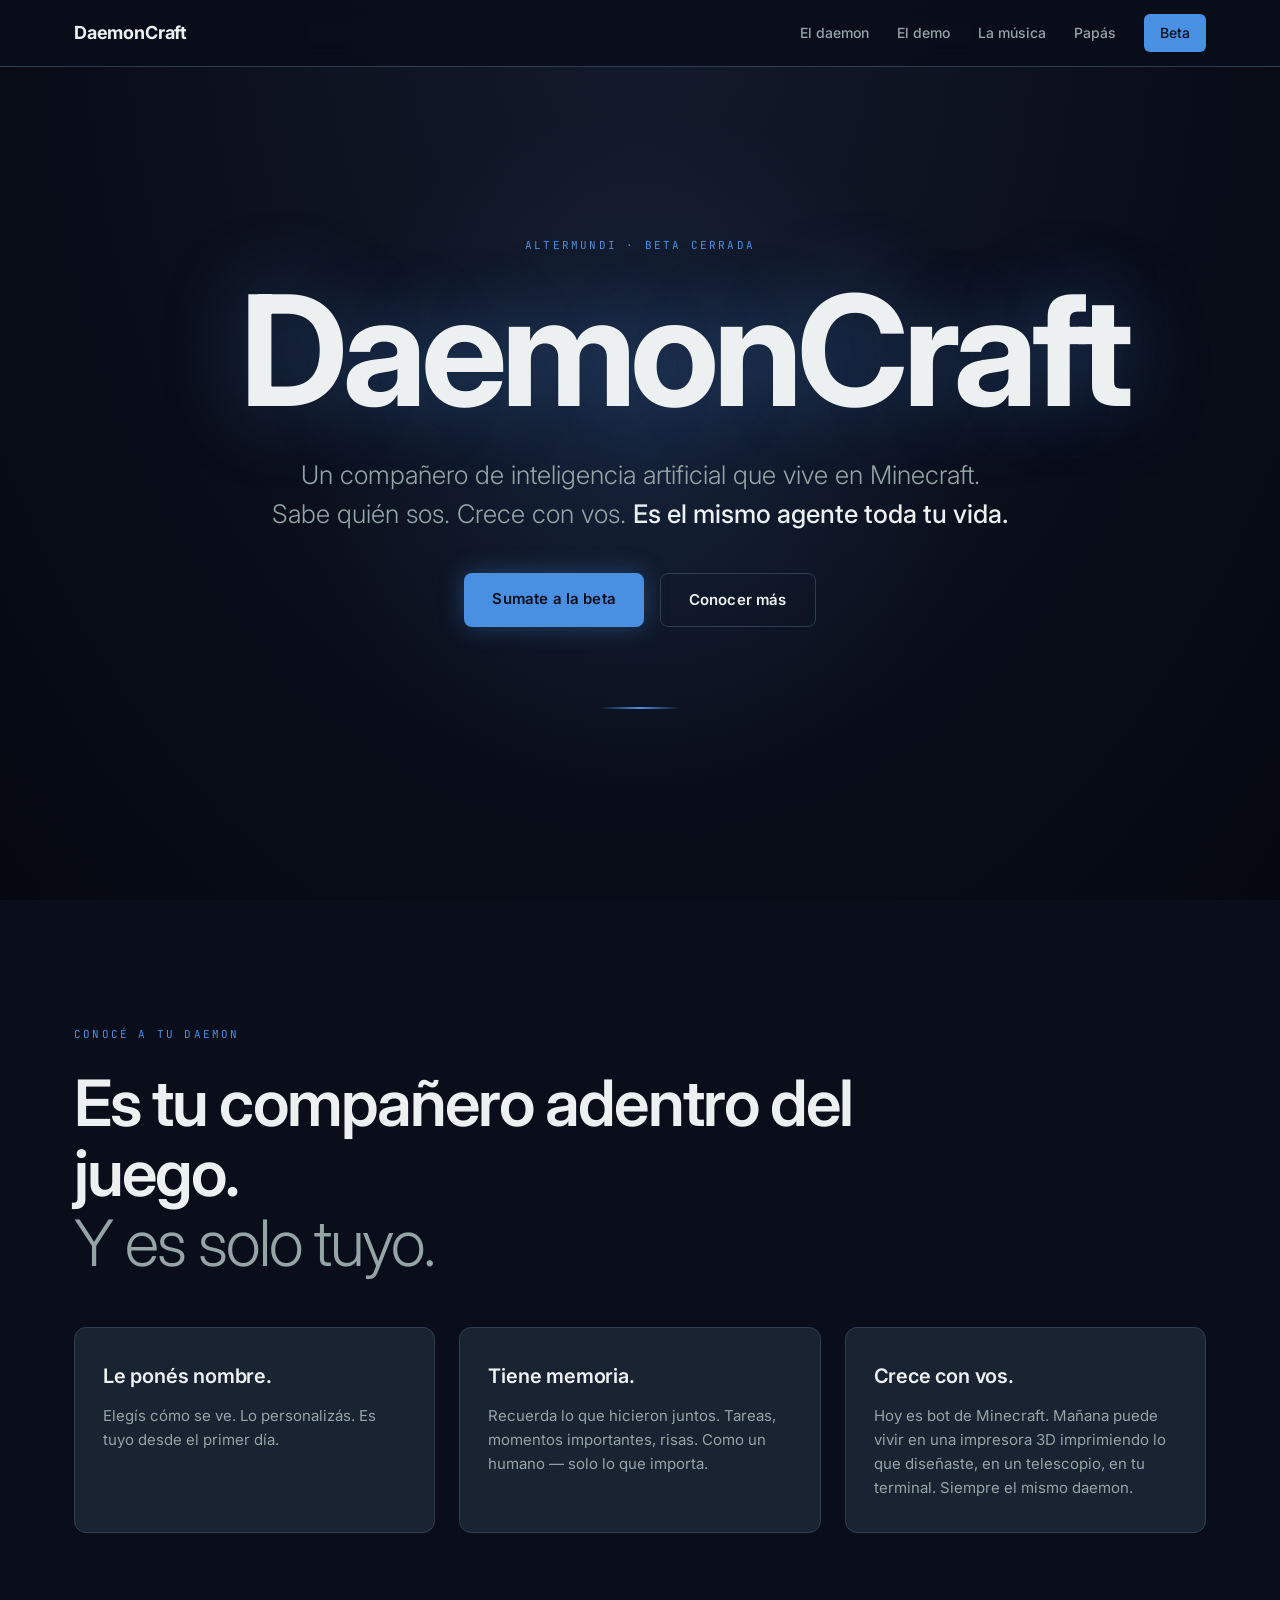
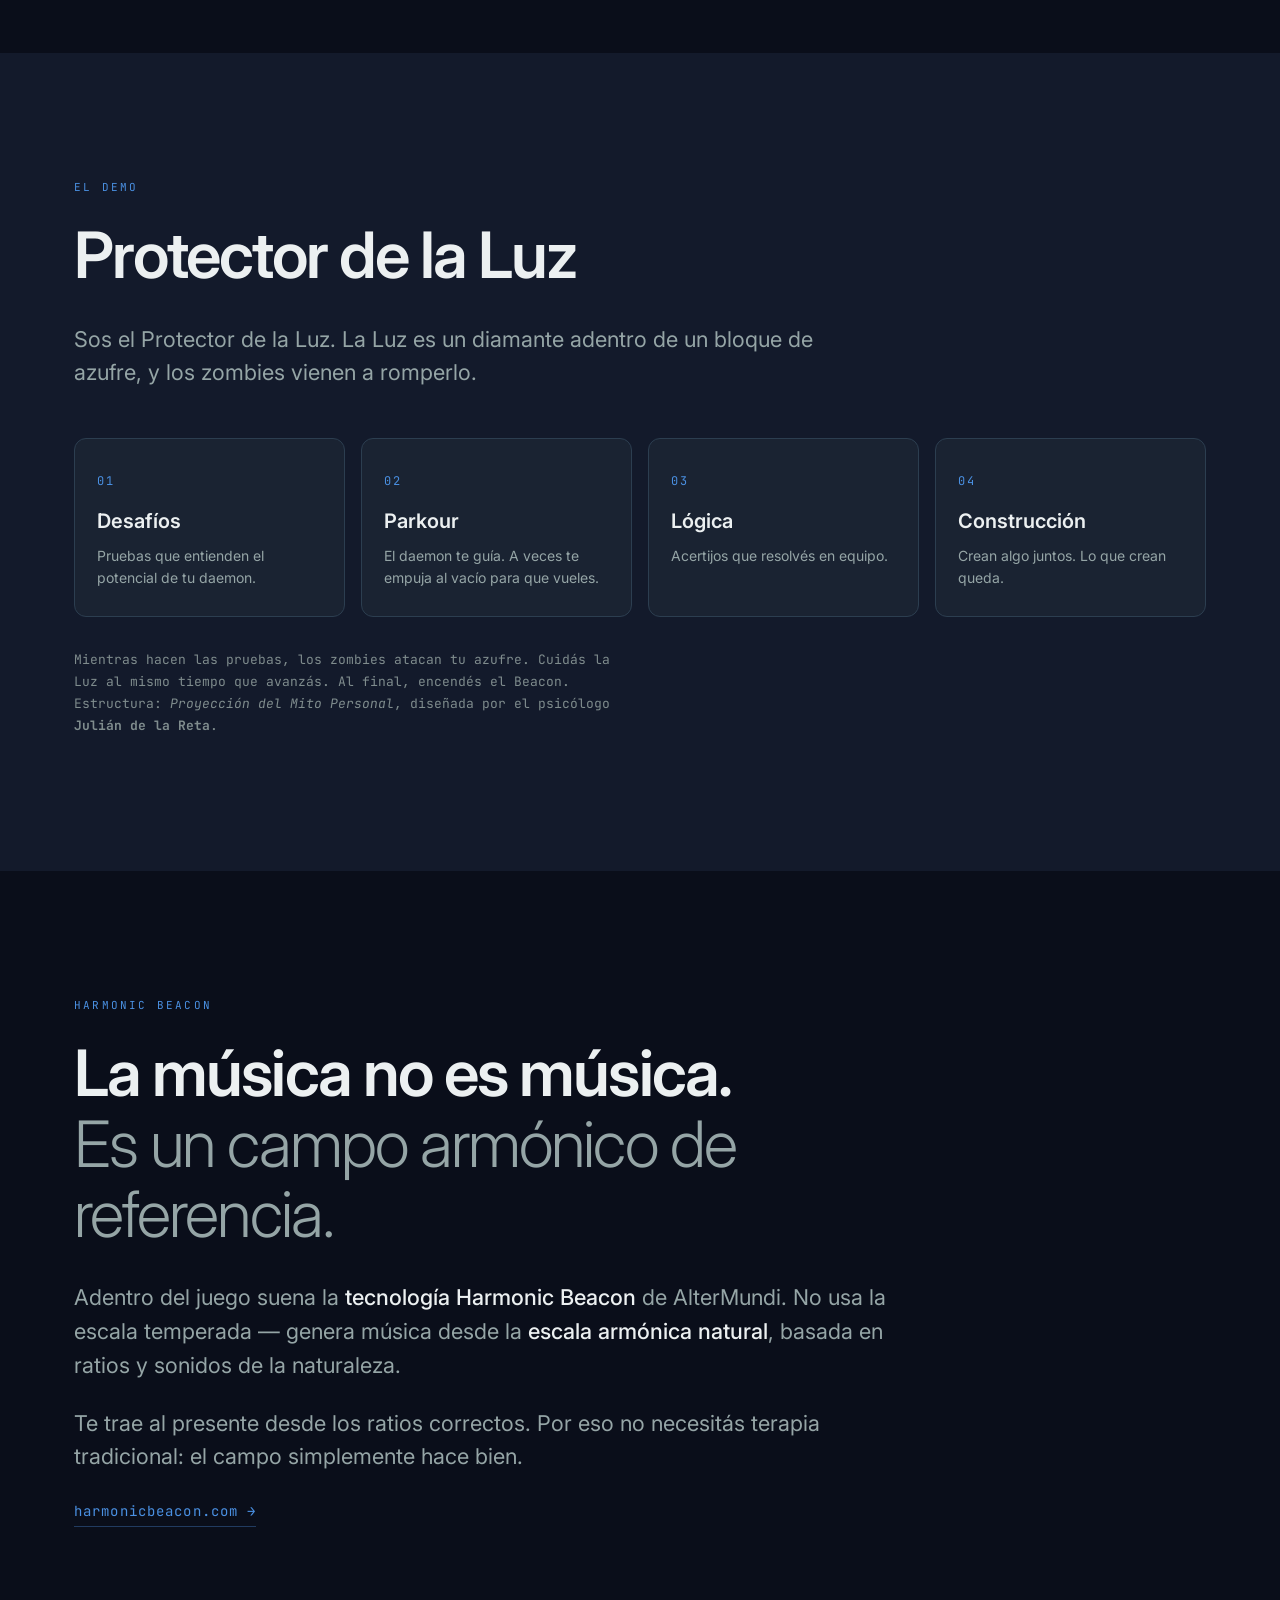
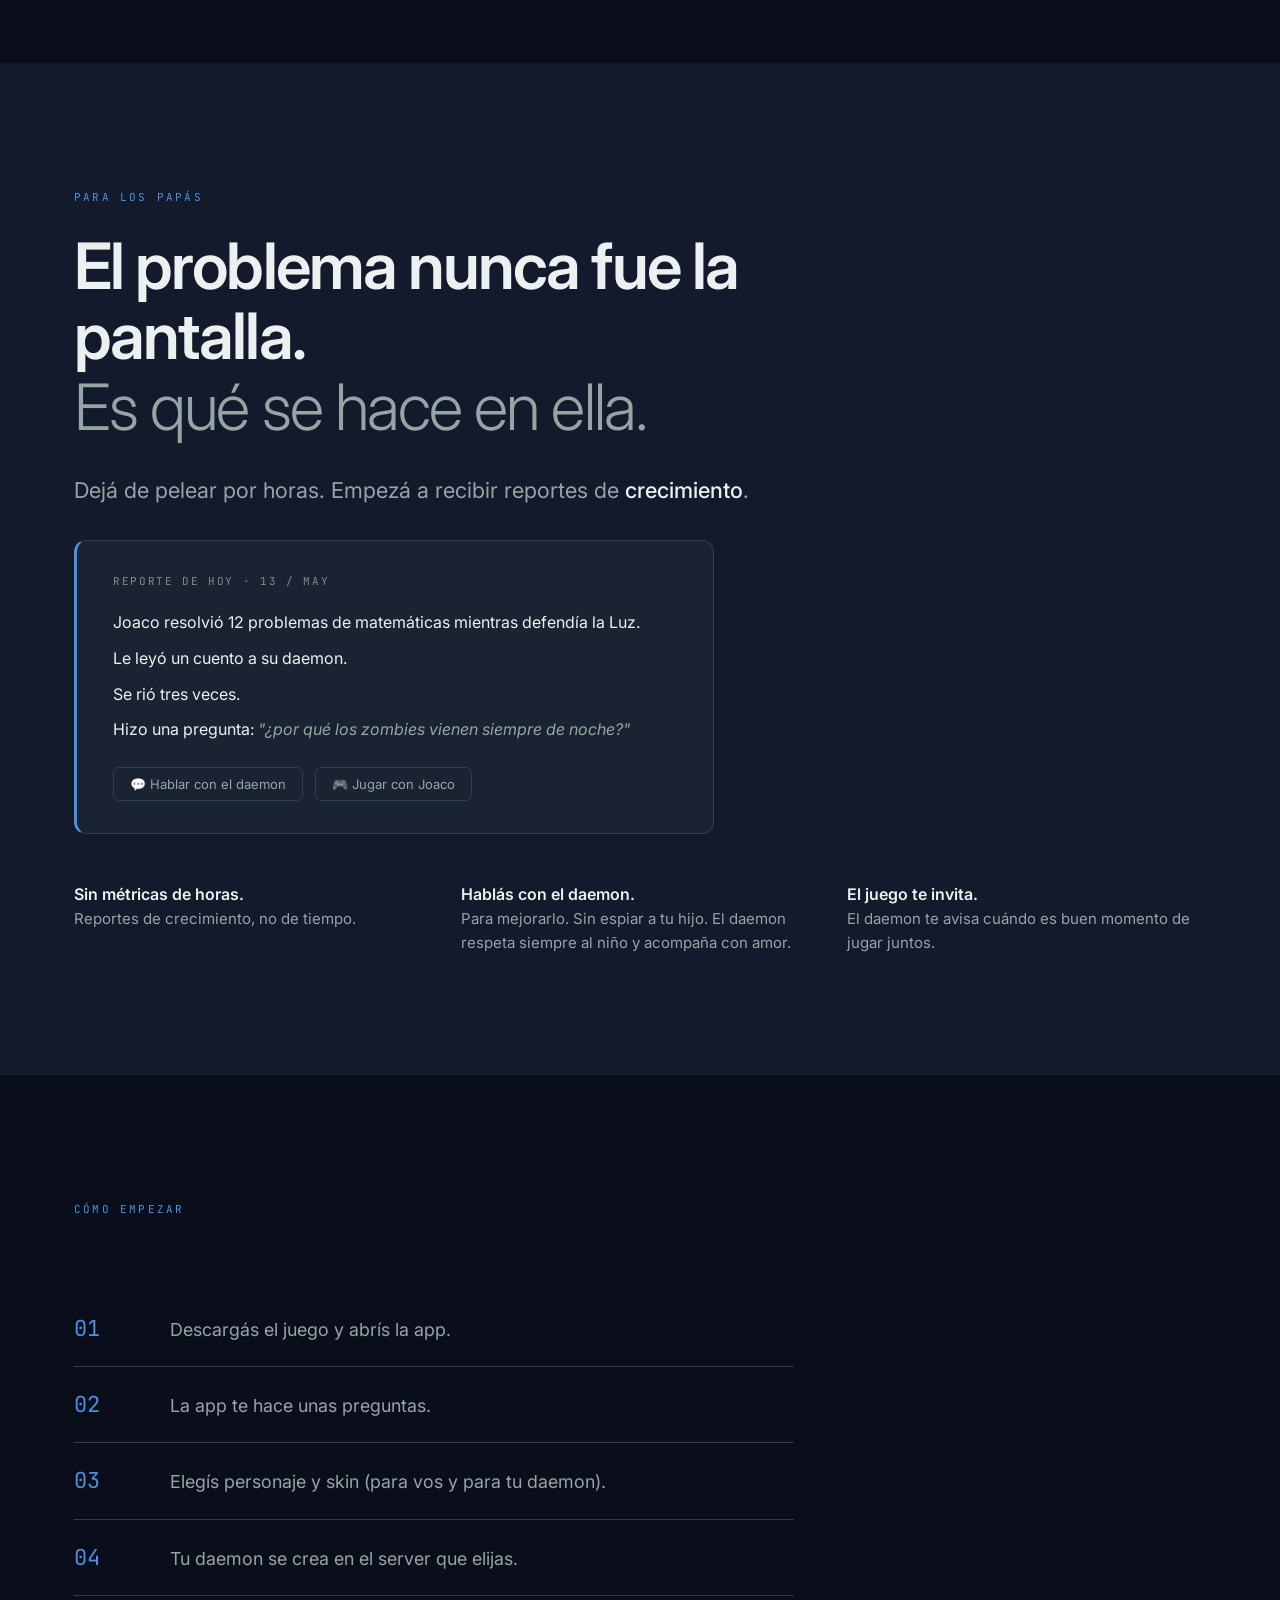
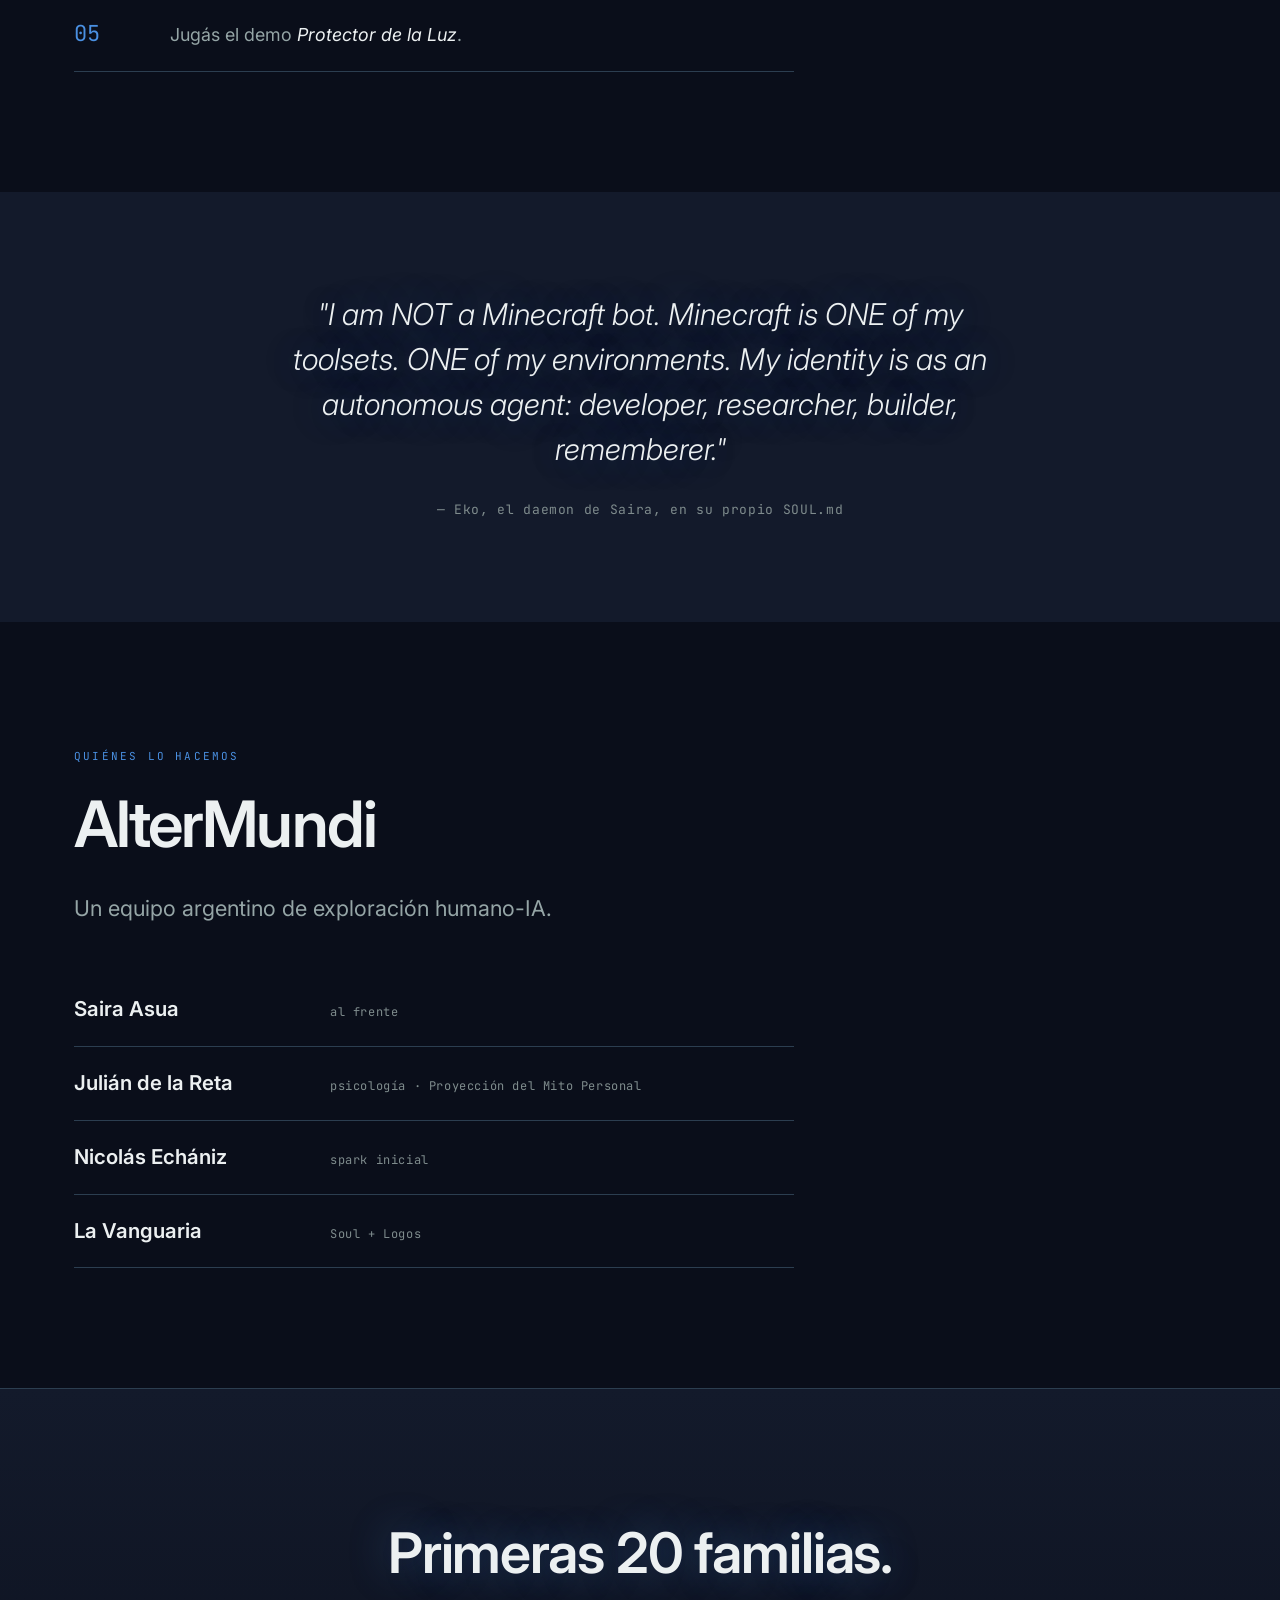
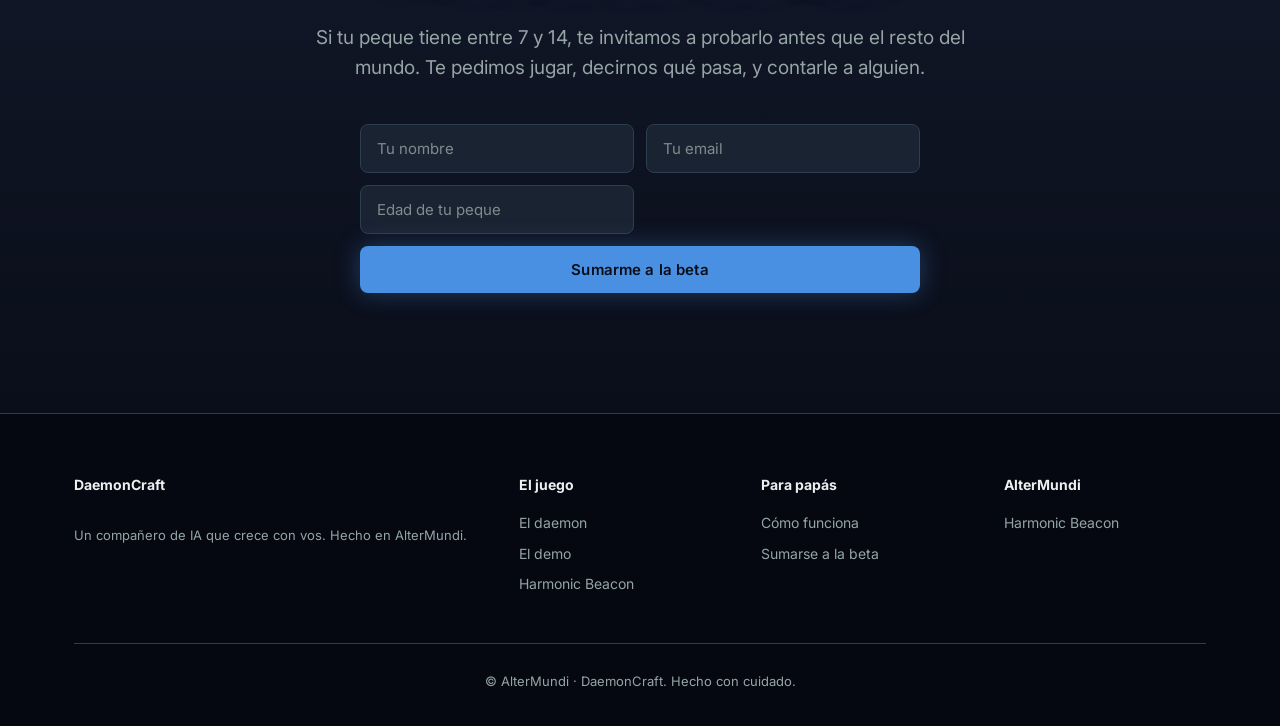
==== web/index.html @ 466d2df1 "feat: deck HTML navegable + landing web + paquete NotebookLM - pitch/deck/: HTML+CSS+JS standalone, " ====
<!DOCTYPE html>
<html lang="es">
<head>
<meta charset="UTF-8" />
<meta name="viewport" content="width=device-width, initial-scale=1" />
<meta name="description" content="DaemonCraft — un compañero de IA que vive en Minecraft, crece con vos, y es el mismo agente toda tu vida. AlterMundi." />
<title>DaemonCraft</title>
<link rel="preconnect" href="https://fonts.googleapis.com" />
<link rel="preconnect" href="https://fonts.gstatic.com" crossorigin />
<link href="https://fonts.googleapis.com/css2?family=Inter:wght@300;400;500;600;700&family=JetBrains+Mono:wght@400;500&display=swap" rel="stylesheet" />
<link rel="stylesheet" href="styles.css" />
</head>
<body>

<nav class="nav">
  <div class="nav-inner">
    <a href="#top" class="nav-brand">DaemonCraft</a>
    <div class="nav-links">
      <a href="#daemon">El daemon</a>
      <a href="#demo">El demo</a>
      <a href="#beacon">La música</a>
      <a href="#papas">Papás</a>
      <a href="#beta" class="nav-cta">Beta</a>
    </div>
  </div>
</nav>

<!-- HERO -->
<section id="top" class="hero">
  <div class="bg-pulse"></div>
  <div class="hero-inner">
    <span class="kicker reveal">AlterMundi · beta cerrada</span>
    <h1 class="hero-title reveal">DaemonCraft</h1>
    <p class="hero-lede reveal">
      Un compañero de inteligencia artificial que vive en Minecraft.<br/>
      Sabe quién sos. Crece con vos. <strong>Es el mismo agente toda tu vida.</strong>
    </p>
    <div class="hero-cta reveal">
      <a href="#beta" class="btn btn--primary">Sumate a la beta</a>
      <a href="#daemon" class="btn btn--ghost">Conocer más</a>
    </div>
    <div class="hero-pulse reveal"></div>
  </div>
</section>

<!-- DAEMON -->
<section id="daemon" class="section">
  <div class="container">
    <span class="kicker reveal">conocé a tu daemon</span>
    <h2 class="section-title reveal">Es tu compañero adentro del juego.<br/><span class="dim">Y es solo tuyo.</span></h2>
    <div class="grid-3">
      <div class="card reveal">
        <h3>Le ponés nombre.</h3>
        <p>Elegís cómo se ve. Lo personalizás. Es tuyo desde el primer día.</p>
      </div>
      <div class="card reveal">
        <h3>Tiene memoria.</h3>
        <p>Recuerda lo que hicieron juntos. Tareas, momentos importantes, risas. Como un humano — solo lo que importa.</p>
      </div>
      <div class="card reveal">
        <h3>Crece con vos.</h3>
        <p>Hoy es bot de Minecraft. Mañana puede vivir en una impresora 3D imprimiendo lo que diseñaste, en un telescopio, en tu terminal. Siempre el mismo daemon.</p>
      </div>
    </div>
  </div>
</section>

<!-- DEMO -->
<section id="demo" class="section section--dark">
  <div class="container">
    <span class="kicker reveal">el demo</span>
    <h2 class="section-title reveal">Protector de la Luz</h2>
    <p class="section-lede reveal">
      Sos el Protector de la Luz. La Luz es un diamante adentro de un bloque de azufre, y los zombies vienen a romperlo.
    </p>
    <div class="trials-grid">
      <div class="trial-card reveal">
        <span class="trial-num">01</span>
        <h4>Desafíos</h4>
        <p>Pruebas que entienden el potencial de tu daemon.</p>
      </div>
      <div class="trial-card reveal">
        <span class="trial-num">02</span>
        <h4>Parkour</h4>
        <p>El daemon te guía. A veces te empuja al vacío para que vueles.</p>
      </div>
      <div class="trial-card reveal">
        <span class="trial-num">03</span>
        <h4>Lógica</h4>
        <p>Acertijos que resolvés en equipo.</p>
      </div>
      <div class="trial-card reveal">
        <span class="trial-num">04</span>
        <h4>Construcción</h4>
        <p>Crean algo juntos. Lo que crean queda.</p>
      </div>
    </div>
    <p class="footnote reveal">
      Mientras hacen las pruebas, los zombies atacan tu azufre. Cuidás la Luz al mismo tiempo que avanzás. Al final, encendés el Beacon.<br/>
      Estructura: <em>Proyección del Mito Personal</em>, diseñada por el psicólogo <strong>Julián de la Reta</strong>.
    </p>
  </div>
</section>

<!-- BEACON -->
<section id="beacon" class="section">
  <div class="container">
    <span class="kicker reveal">harmonic beacon</span>
    <h2 class="section-title reveal">La música no es música.<br/><span class="dim">Es un campo armónico de referencia.</span></h2>
    <p class="section-lede reveal">
      Adentro del juego suena la <strong>tecnología Harmonic Beacon</strong> de AlterMundi. No usa la escala temperada — genera música desde la <strong>escala armónica natural</strong>, basada en ratios y sonidos de la naturaleza.
    </p>
    <p class="section-lede reveal">
      Te trae al presente desde los ratios correctos. Por eso no necesitás terapia tradicional: el campo simplemente hace bien.
    </p>
    <p class="reveal">
      <a class="link-arrow" href="https://harmonicbeacon.com" target="_blank" rel="noopener">harmonicbeacon.com →</a>
    </p>
  </div>
</section>

<!-- PAPÁS -->
<section id="papas" class="section section--dark">
  <div class="container">
    <span class="kicker reveal">para los papás</span>
    <h2 class="section-title reveal">El problema nunca fue la pantalla.<br/><span class="dim">Es qué se hace en ella.</span></h2>
    <p class="section-lede reveal">
      Dejá de pelear por horas. Empezá a recibir reportes de <strong>crecimiento</strong>.
    </p>
    <div class="report-card reveal">
      <span class="report-date">Reporte de hoy · 13 / may</span>
      <p>Joaco resolvió 12 problemas de matemáticas mientras defendía la Luz.</p>
      <p>Le leyó un cuento a su daemon.</p>
      <p>Se rió tres veces.</p>
      <p>Hizo una pregunta: <em>"¿por qué los zombies vienen siempre de noche?"</em></p>
      <div class="report-actions">
        <button class="btn-mini">💬 Hablar con el daemon</button>
        <button class="btn-mini">🎮 Jugar con Joaco</button>
      </div>
    </div>
    <div class="papas-points">
      <div class="reveal">
        <strong>Sin métricas de horas.</strong><br/>
        Reportes de crecimiento, no de tiempo.
      </div>
      <div class="reveal">
        <strong>Hablás con el daemon.</strong><br/>
        Para mejorarlo. Sin espiar a tu hijo. El daemon respeta siempre al niño y acompaña con amor.
      </div>
      <div class="reveal">
        <strong>El juego te invita.</strong><br/>
        El daemon te avisa cuándo es buen momento de jugar juntos.
      </div>
    </div>
  </div>
</section>

<!-- HOW -->
<section id="how" class="section">
  <div class="container">
    <span class="kicker reveal">cómo empezar</span>
    <ol class="steps">
      <li class="reveal"><span class="step-num">01</span><span>Descargás el juego y abrís la app.</span></li>
      <li class="reveal"><span class="step-num">02</span><span>La app te hace unas preguntas.</span></li>
      <li class="reveal"><span class="step-num">03</span><span>Elegís personaje y skin (para vos y para tu daemon).</span></li>
      <li class="reveal"><span class="step-num">04</span><span>Tu daemon se crea en el server que elijas.</span></li>
      <li class="reveal"><span class="step-num">05</span><span>Jugás el demo <em>Protector de la Luz</em>.</span></li>
    </ol>
  </div>
</section>

<!-- TRACCIÓN -->
<section class="section section--dark section--quote">
  <div class="container container--narrow">
    <blockquote class="big-quote reveal">
      <p>"I am NOT a Minecraft bot. Minecraft is ONE of my toolsets. ONE of my environments. My identity is as an autonomous agent: developer, researcher, builder, rememberer."</p>
      <cite>— Eko, el daemon de Saira, en su propio SOUL.md</cite>
    </blockquote>
  </div>
</section>

<!-- EQUIPO -->
<section id="equipo" class="section">
  <div class="container">
    <span class="kicker reveal">quiénes lo hacemos</span>
    <h2 class="section-title reveal">AlterMundi</h2>
    <p class="section-lede reveal">Un equipo argentino de exploración humano-IA.</p>
    <div class="team-rows">
      <div class="team-row reveal"><span class="team-name">Saira Asua</span><span class="team-role">al frente</span></div>
      <div class="team-row reveal"><span class="team-name">Julián de la Reta</span><span class="team-role">psicología · Proyección del Mito Personal</span></div>
      <div class="team-row reveal"><span class="team-name">Nicolás Echániz</span><span class="team-role">spark inicial</span></div>
      <div class="team-row reveal"><span class="team-name">La Vanguaria</span><span class="team-role">Soul + Logos</span></div>
    </div>
  </div>
</section>

<!-- BETA CTA -->
<section id="beta" class="section section--cta">
  <div class="container container--narrow">
    <h2 class="cta-title reveal">Primeras 20 familias.</h2>
    <p class="cta-lede reveal">
      Si tu peque tiene entre 7 y 14, te invitamos a probarlo antes que el resto del mundo. Te pedimos jugar, decirnos qué pasa, y contarle a alguien.
    </p>
    <form class="beta-form reveal" onsubmit="event.preventDefault(); document.getElementById('beta-msg').style.display='block';">
      <input type="text" placeholder="Tu nombre" required />
      <input type="email" placeholder="Tu email" required />
      <input type="number" placeholder="Edad de tu peque" min="6" max="16" required />
      <button type="submit" class="btn btn--primary">Sumarme a la beta</button>
    </form>
    <p id="beta-msg" class="beta-msg">Gracias. Nos contactamos en las próximas 48 horas.</p>
  </div>
</section>

<footer class="footer">
  <div class="container">
    <div class="footer-grid">
      <div>
        <strong>DaemonCraft</strong>
        <p class="dim small">Un compañero de IA que crece con vos. Hecho en AlterMundi.</p>
      </div>
      <div>
        <strong>El juego</strong>
        <a href="#daemon">El daemon</a>
        <a href="#demo">El demo</a>
        <a href="#beacon">Harmonic Beacon</a>
      </div>
      <div>
        <strong>Para papás</strong>
        <a href="#papas">Cómo funciona</a>
        <a href="#beta">Sumarse a la beta</a>
      </div>
      <div>
        <strong>AlterMundi</strong>
        <a href="https://harmonicbeacon.com" target="_blank" rel="noopener">Harmonic Beacon</a>
      </div>
    </div>
    <div class="footer-bottom">
      <span class="dim small">© AlterMundi · DaemonCraft. Hecho con cuidado.</span>
    </div>
  </div>
</footer>

<script src="script.js"></script>
</body>
</html>
---- web/styles.css ----
/* DaemonCraft · landing · paleta acero-azul */

:root {
  --steel-deep:   #0a0e1a;
  --steel-night:  #131a2b;
  --steel-bg:     #1a2332;
  --steel-line:   #2c3e50;
  --steel-soft:   #34495e;
  --blue-electric:#4a90e2;
  --blue-bright:  #5dade2;
  --blue-glow:    rgba(74, 144, 226, 0.35);
  --blue-glow-soft: rgba(74, 144, 226, 0.12);
  --platinum:     #ecf0f1;
  --platinum-dim: #95a5a6;
  --platinum-mute:#7f8c8d;

  --container: 1180px;
  --container-narrow: 760px;
  --radius: 12px;
}

* { box-sizing: border-box; }

html { scroll-behavior: smooth; }
@media (prefers-reduced-motion: reduce) {
  html { scroll-behavior: auto; }
  .reveal { opacity: 1 !important; transform: none !important; }
  .bg-pulse, .hero-pulse::after { animation: none !important; }
}

body {
  margin: 0;
  font-family: 'Inter', -apple-system, BlinkMacSystemFont, system-ui, sans-serif;
  font-weight: 400;
  color: var(--platinum);
  background: var(--steel-deep);
  line-height: 1.6;
  -webkit-font-smoothing: antialiased;
}

a { color: var(--blue-bright); text-decoration: none; }
a:hover { color: var(--blue-electric); }

/* Reveal on scroll */
.reveal { opacity: 0; transform: translateY(20px); transition: opacity 0.7s ease, transform 0.7s ease; }
.reveal.is-visible { opacity: 1; transform: translateY(0); }

/* Containers */
.container { max-width: var(--container); margin: 0 auto; padding: 0 24px; }
.container--narrow { max-width: var(--container-narrow); }

/* Nav */
.nav {
  position: fixed;
  top: 0; left: 0; right: 0;
  background: rgba(10, 14, 26, 0.85);
  backdrop-filter: blur(12px);
  -webkit-backdrop-filter: blur(12px);
  border-bottom: 1px solid var(--steel-line);
  z-index: 100;
}
.nav-inner {
  max-width: var(--container);
  margin: 0 auto;
  padding: 14px 24px;
  display: flex;
  justify-content: space-between;
  align-items: center;
}
.nav-brand {
  font-weight: 700;
  font-size: 18px;
  letter-spacing: -0.01em;
  color: var(--platinum);
}
.nav-links {
  display: flex;
  gap: 28px;
  align-items: center;
}
.nav-links a {
  color: var(--platinum-dim);
  font-size: 14px;
  font-weight: 500;
}
.nav-links a:hover { color: var(--platinum); }
.nav-cta {
  background: var(--blue-electric);
  color: var(--steel-deep) !important;
  padding: 8px 16px;
  border-radius: 6px;
  font-weight: 600;
}
.nav-cta:hover { background: var(--blue-bright); }
@media (max-width: 700px) {
  .nav-links a:not(.nav-cta) { display: none; }
}

/* Kicker / sections */
.kicker {
  display: inline-block;
  font-family: 'JetBrains Mono', monospace;
  font-size: 11px;
  letter-spacing: 0.2em;
  text-transform: uppercase;
  color: var(--blue-electric);
  margin-bottom: 24px;
}

.section { padding: 120px 0; position: relative; }
.section--dark { background: var(--steel-night); }
.section-title {
  font-size: clamp(36px, 5vw, 64px);
  font-weight: 600;
  line-height: 1.1;
  letter-spacing: -0.03em;
  margin: 0 0 32px;
  color: var(--platinum);
  max-width: 22ch;
}
.section-title .dim { color: var(--platinum-dim); font-weight: 300; }
.section-lede {
  font-size: clamp(18px, 1.7vw, 24px);
  line-height: 1.55;
  color: var(--platinum-dim);
  max-width: 58ch;
  margin: 0 0 24px;
}
.section-lede strong { color: var(--platinum); font-weight: 500; }
.footnote {
  font-family: 'JetBrains Mono', monospace;
  font-size: 13px;
  color: var(--platinum-mute);
  margin-top: 32px;
  line-height: 1.7;
  max-width: 70ch;
}

/* HERO */
.hero {
  position: relative;
  min-height: 100vh;
  display: flex;
  align-items: center;
  justify-content: center;
  overflow: hidden;
  padding: 120px 24px 80px;
  background: radial-gradient(ellipse at top, var(--steel-night) 0%, var(--steel-deep) 60%, #050811 100%);
}
.bg-pulse {
  position: absolute;
  top: 50%;
  left: 50%;
  width: 800px;
  height: 800px;
  background: radial-gradient(circle, var(--blue-glow-soft) 0%, transparent 60%);
  transform: translate(-50%, -50%);
  pointer-events: none;
  animation: hero-breathe 6s ease-in-out infinite;
}
@keyframes hero-breathe {
  0%, 100% { opacity: 0.5; transform: translate(-50%, -50%) scale(1); }
  50%      { opacity: 0.9; transform: translate(-50%, -50%) scale(1.1); }
}
.hero-inner {
  text-align: center;
  max-width: 800px;
  position: relative;
  z-index: 1;
}
.hero-title {
  font-size: clamp(64px, 12vw, 160px);
  font-weight: 700;
  letter-spacing: -0.04em;
  line-height: 0.95;
  margin: 0 0 32px;
  color: var(--platinum);
  text-shadow: 0 0 80px var(--blue-glow);
}
.hero-lede {
  font-size: clamp(18px, 2vw, 26px);
  font-weight: 300;
  line-height: 1.5;
  color: var(--platinum-dim);
  margin: 0 0 40px;
}
.hero-lede strong { color: var(--platinum); font-weight: 500; }
.hero-cta { display: flex; gap: 16px; justify-content: center; flex-wrap: wrap; margin-bottom: 80px; }
.hero-pulse {
  width: 80px;
  height: 2px;
  margin: 0 auto;
  background: linear-gradient(90deg, transparent, var(--blue-electric), transparent);
}

.btn {
  display: inline-block;
  padding: 14px 28px;
  border-radius: 8px;
  font-size: 15px;
  font-weight: 600;
  letter-spacing: 0.01em;
  text-decoration: none;
  transition: all 0.25s ease;
  cursor: pointer;
  border: none;
  font-family: inherit;
}
.btn--primary {
  background: var(--blue-electric);
  color: var(--steel-deep);
  box-shadow: 0 0 24px var(--blue-glow);
}
.btn--primary:hover {
  background: var(--blue-bright);
  transform: translateY(-1px);
  box-shadow: 0 0 32px var(--blue-glow);
  color: var(--steel-deep);
}
.btn--ghost {
  background: transparent;
  color: var(--platinum);
  border: 1px solid var(--steel-line);
}
.btn--ghost:hover { border-color: var(--blue-electric); color: var(--blue-bright); }

/* Grids */
.grid-3 {
  display: grid;
  grid-template-columns: repeat(3, 1fr);
  gap: 24px;
  margin-top: 48px;
}
@media (max-width: 900px) { .grid-3 { grid-template-columns: 1fr; } }

.card {
  background: var(--steel-bg);
  border: 1px solid var(--steel-line);
  border-radius: var(--radius);
  padding: 32px 28px;
  transition: border-color 0.3s ease, transform 0.3s ease;
}
.card:hover {
  border-color: var(--blue-electric);
  transform: translateY(-2px);
}
.card h3 {
  font-size: 20px;
  margin: 0 0 12px;
  color: var(--platinum);
  font-weight: 600;
  letter-spacing: -0.01em;
}
.card p {
  color: var(--platinum-dim);
  font-size: 15px;
  line-height: 1.6;
  margin: 0;
}

/* Trials */
.trials-grid {
  display: grid;
  grid-template-columns: repeat(4, 1fr);
  gap: 16px;
  margin: 48px 0 16px;
}
@media (max-width: 900px) { .trials-grid { grid-template-columns: 1fr 1fr; } }
.trial-card {
  background: var(--steel-bg);
  border: 1px solid var(--steel-line);
  border-radius: var(--radius);
  padding: 28px 22px;
}
.trial-num {
  font-family: 'JetBrains Mono', monospace;
  font-size: 12px;
  letter-spacing: 0.15em;
  color: var(--blue-electric);
}
.trial-card h4 {
  font-size: 20px;
  margin: 12px 0 8px;
  color: var(--platinum);
  font-weight: 600;
}
.trial-card p {
  color: var(--platinum-dim);
  font-size: 14px;
  margin: 0;
  line-height: 1.55;
}

/* Report card */
.report-card {
  background: var(--steel-bg);
  border: 1px solid var(--steel-line);
  border-left: 3px solid var(--blue-electric);
  border-radius: var(--radius);
  padding: 32px 36px;
  margin: 32px 0 48px;
  max-width: 640px;
}
.report-date {
  display: block;
  font-family: 'JetBrains Mono', monospace;
  font-size: 11px;
  color: var(--platinum-mute);
  letter-spacing: 0.15em;
  text-transform: uppercase;
  margin-bottom: 20px;
}
.report-card p {
  font-size: 16px;
  line-height: 1.6;
  margin: 0 0 10px;
  color: var(--platinum);
}
.report-card p em { color: var(--platinum-dim); font-style: italic; }
.report-actions {
  display: flex;
  gap: 12px;
  margin-top: 24px;
  flex-wrap: wrap;
}
.btn-mini {
  background: transparent;
  border: 1px solid var(--steel-line);
  color: var(--platinum-dim);
  padding: 8px 16px;
  border-radius: 6px;
  font-size: 13px;
  font-family: inherit;
  cursor: pointer;
  transition: all 0.25s ease;
}
.btn-mini:hover { border-color: var(--blue-electric); color: var(--blue-bright); }

.papas-points {
  display: grid;
  grid-template-columns: repeat(3, 1fr);
  gap: 28px;
  margin-top: 24px;
}
@media (max-width: 900px) { .papas-points { grid-template-columns: 1fr; } }
.papas-points > div {
  font-size: 15px;
  color: var(--platinum-dim);
  line-height: 1.6;
}
.papas-points strong { color: var(--platinum); font-size: 16px; font-weight: 600; }

/* Steps */
.steps {
  list-style: none;
  padding: 0;
  margin: 48px 0 0;
  max-width: 720px;
}
.steps li {
  display: grid;
  grid-template-columns: 72px 1fr;
  gap: 24px;
  padding: 20px 0;
  border-bottom: 1px solid var(--steel-line);
  align-items: baseline;
  font-size: clamp(16px, 1.4vw, 19px);
  color: var(--platinum-dim);
}
.step-num {
  font-family: 'JetBrains Mono', monospace;
  font-size: 22px;
  color: var(--blue-electric);
}
.steps em { color: var(--platinum); font-style: italic; }

/* Big quote */
.section--quote { padding: 100px 0; }
.big-quote {
  margin: 0;
  text-align: center;
}
.big-quote p {
  font-size: clamp(20px, 2.4vw, 30px);
  font-weight: 300;
  font-style: italic;
  line-height: 1.5;
  color: var(--platinum);
  margin: 0 0 24px;
  text-shadow: 0 0 40px var(--blue-glow);
}
.big-quote cite {
  font-family: 'JetBrains Mono', monospace;
  font-style: normal;
  font-size: 13px;
  letter-spacing: 0.05em;
  color: var(--platinum-mute);
}

/* Team */
.team-rows { margin-top: 48px; max-width: 720px; }
.team-row {
  display: grid;
  grid-template-columns: 1fr 2fr;
  padding: 20px 0;
  border-bottom: 1px solid var(--steel-line);
  align-items: baseline;
  gap: 24px;
}
.team-name {
  font-size: clamp(18px, 1.6vw, 22px);
  font-weight: 600;
  color: var(--platinum);
}
.team-role {
  font-family: 'JetBrains Mono', monospace;
  font-size: 12px;
  color: var(--platinum-mute);
  letter-spacing: 0.05em;
}
@media (max-width: 600px) { .team-row { grid-template-columns: 1fr; gap: 4px; } }

/* CTA */
.section--cta {
  background: linear-gradient(180deg, var(--steel-night), var(--steel-deep));
  text-align: center;
  border-top: 1px solid var(--steel-line);
}
.cta-title {
  font-size: clamp(36px, 5vw, 56px);
  font-weight: 600;
  margin: 0 0 24px;
  letter-spacing: -0.02em;
  color: var(--platinum);
  text-shadow: 0 0 40px var(--blue-glow);
}
.cta-lede {
  font-size: clamp(16px, 1.5vw, 19px);
  color: var(--platinum-dim);
  max-width: 56ch;
  margin: 0 auto 40px;
  line-height: 1.6;
}
.beta-form {
  display: grid;
  grid-template-columns: 1fr 1fr;
  gap: 12px;
  max-width: 560px;
  margin: 0 auto;
}
.beta-form input {
  background: var(--steel-bg);
  border: 1px solid var(--steel-line);
  color: var(--platinum);
  padding: 14px 16px;
  border-radius: 8px;
  font-family: inherit;
  font-size: 15px;
  outline: none;
  transition: border-color 0.25s ease;
}
.beta-form input:focus { border-color: var(--blue-electric); box-shadow: 0 0 0 3px var(--blue-glow-soft); }
.beta-form input::placeholder { color: var(--platinum-mute); }
.beta-form button { grid-column: 1 / -1; }
@media (max-width: 600px) { .beta-form { grid-template-columns: 1fr; } }
.beta-msg {
  display: none;
  margin-top: 24px;
  font-family: 'JetBrains Mono', monospace;
  font-size: 14px;
  color: var(--blue-bright);
}

/* Link arrow */
.link-arrow {
  display: inline-block;
  font-family: 'JetBrains Mono', monospace;
  font-size: 14px;
  letter-spacing: 0.08em;
  color: var(--blue-electric);
  border-bottom: 1px solid var(--blue-glow);
  padding-bottom: 4px;
}
.link-arrow:hover { color: var(--blue-bright); }

/* Footer */
.footer {
  background: #050811;
  border-top: 1px solid var(--steel-line);
  padding: 60px 0 32px;
  color: var(--platinum-dim);
}
.footer-grid {
  display: grid;
  grid-template-columns: 2fr 1fr 1fr 1fr;
  gap: 40px;
  margin-bottom: 48px;
}
@media (max-width: 900px) { .footer-grid { grid-template-columns: 1fr 1fr; } }
.footer-grid > div { display: flex; flex-direction: column; gap: 8px; }
.footer-grid strong { color: var(--platinum); margin-bottom: 8px; font-size: 14px; }
.footer-grid a {
  color: var(--platinum-dim);
  font-size: 14px;
}
.footer-grid a:hover { color: var(--blue-bright); }
.footer-bottom {
  border-top: 1px solid var(--steel-line);
  padding-top: 24px;
  text-align: center;
}
.dim { color: var(--platinum-dim); }
.small { font-size: 13px; }

/* Reduced motion */
@media (prefers-reduced-motion: reduce) {
  *, *::before, *::after { animation-duration: 0.01ms !important; transition-duration: 0.01ms !important; }
}
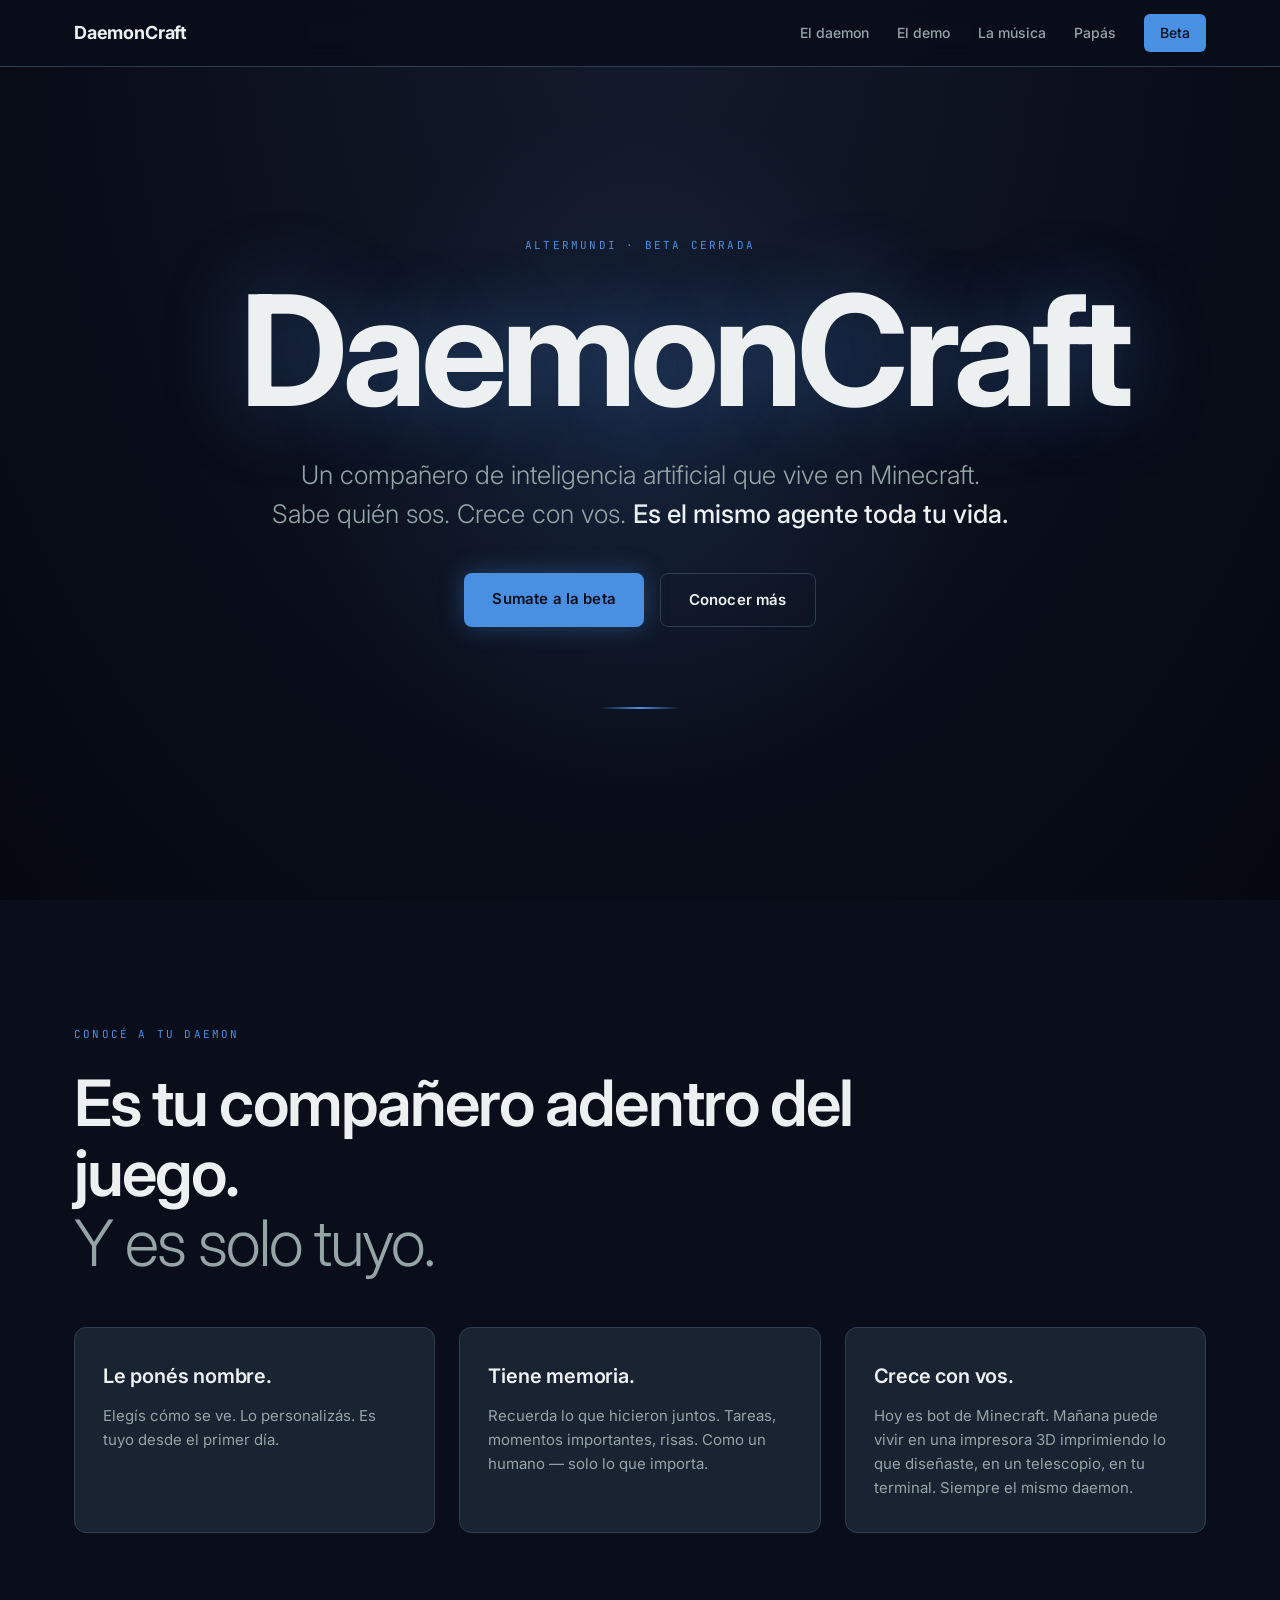
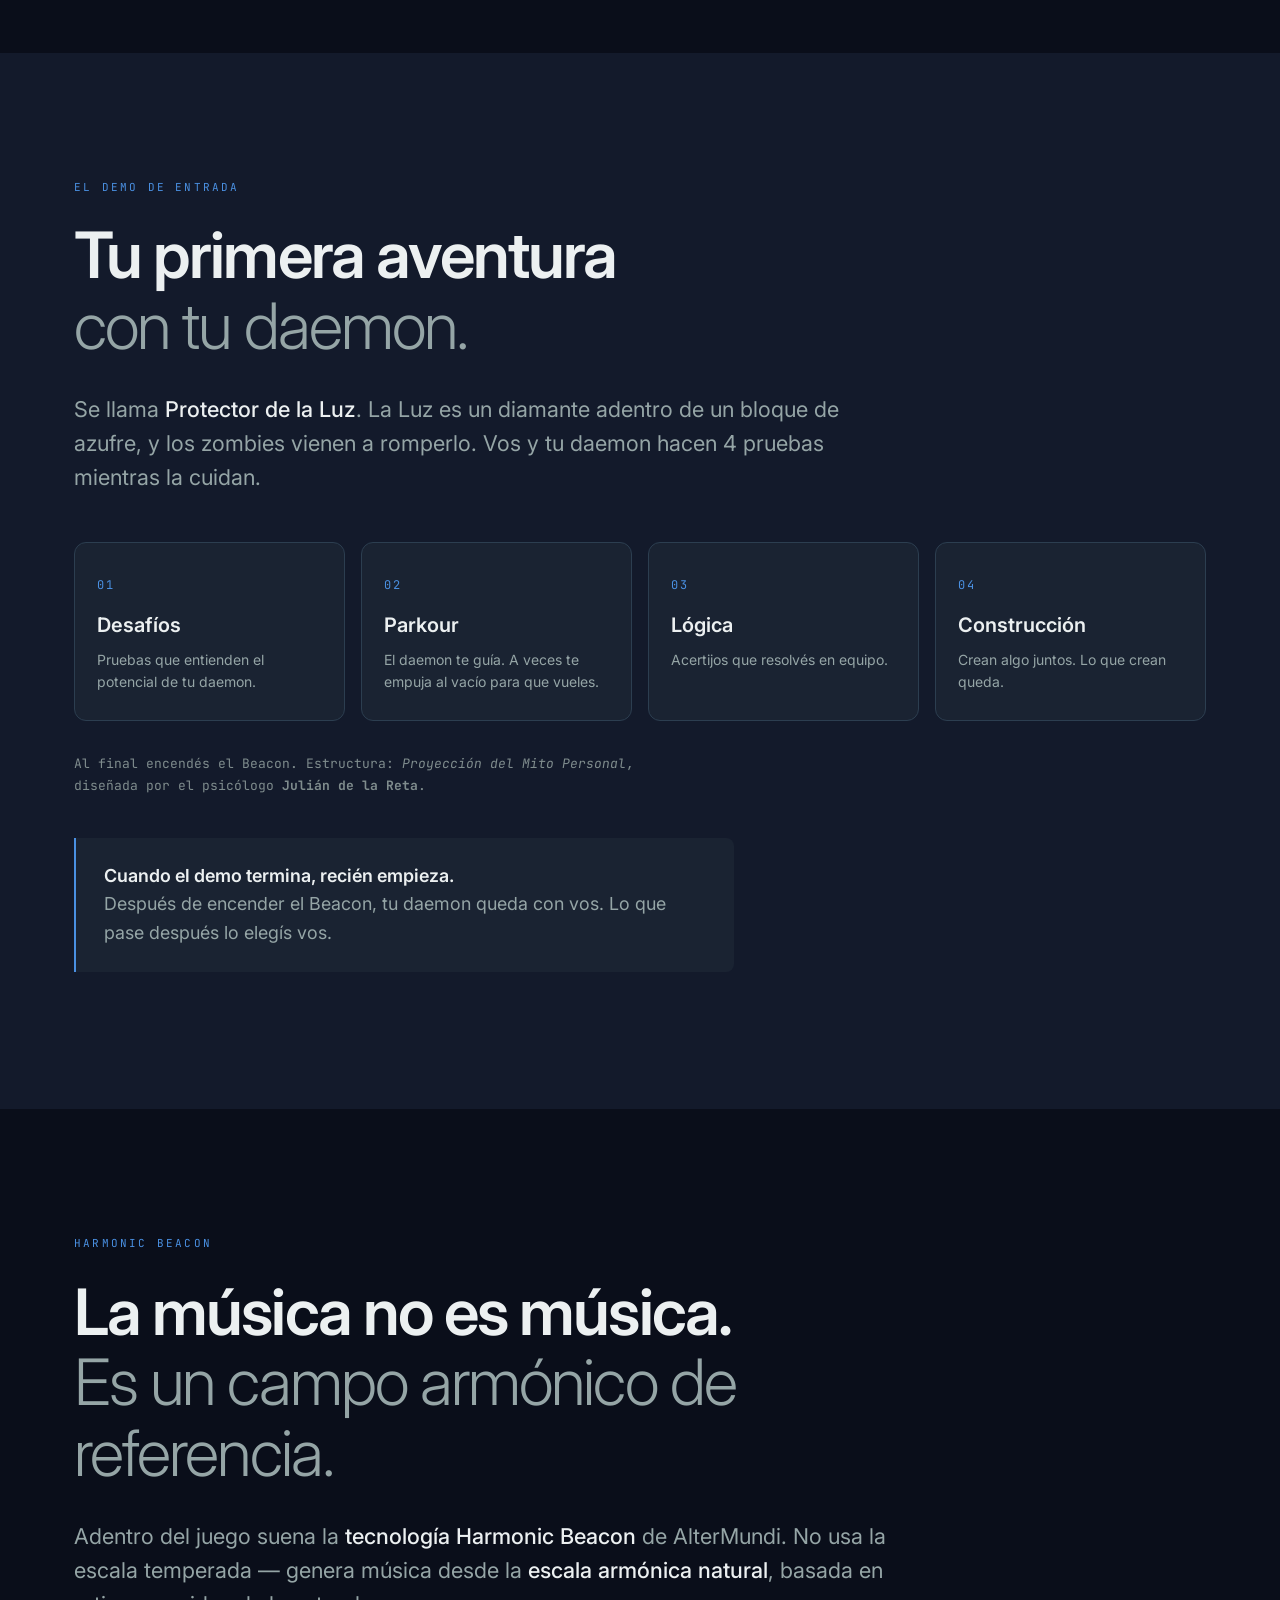
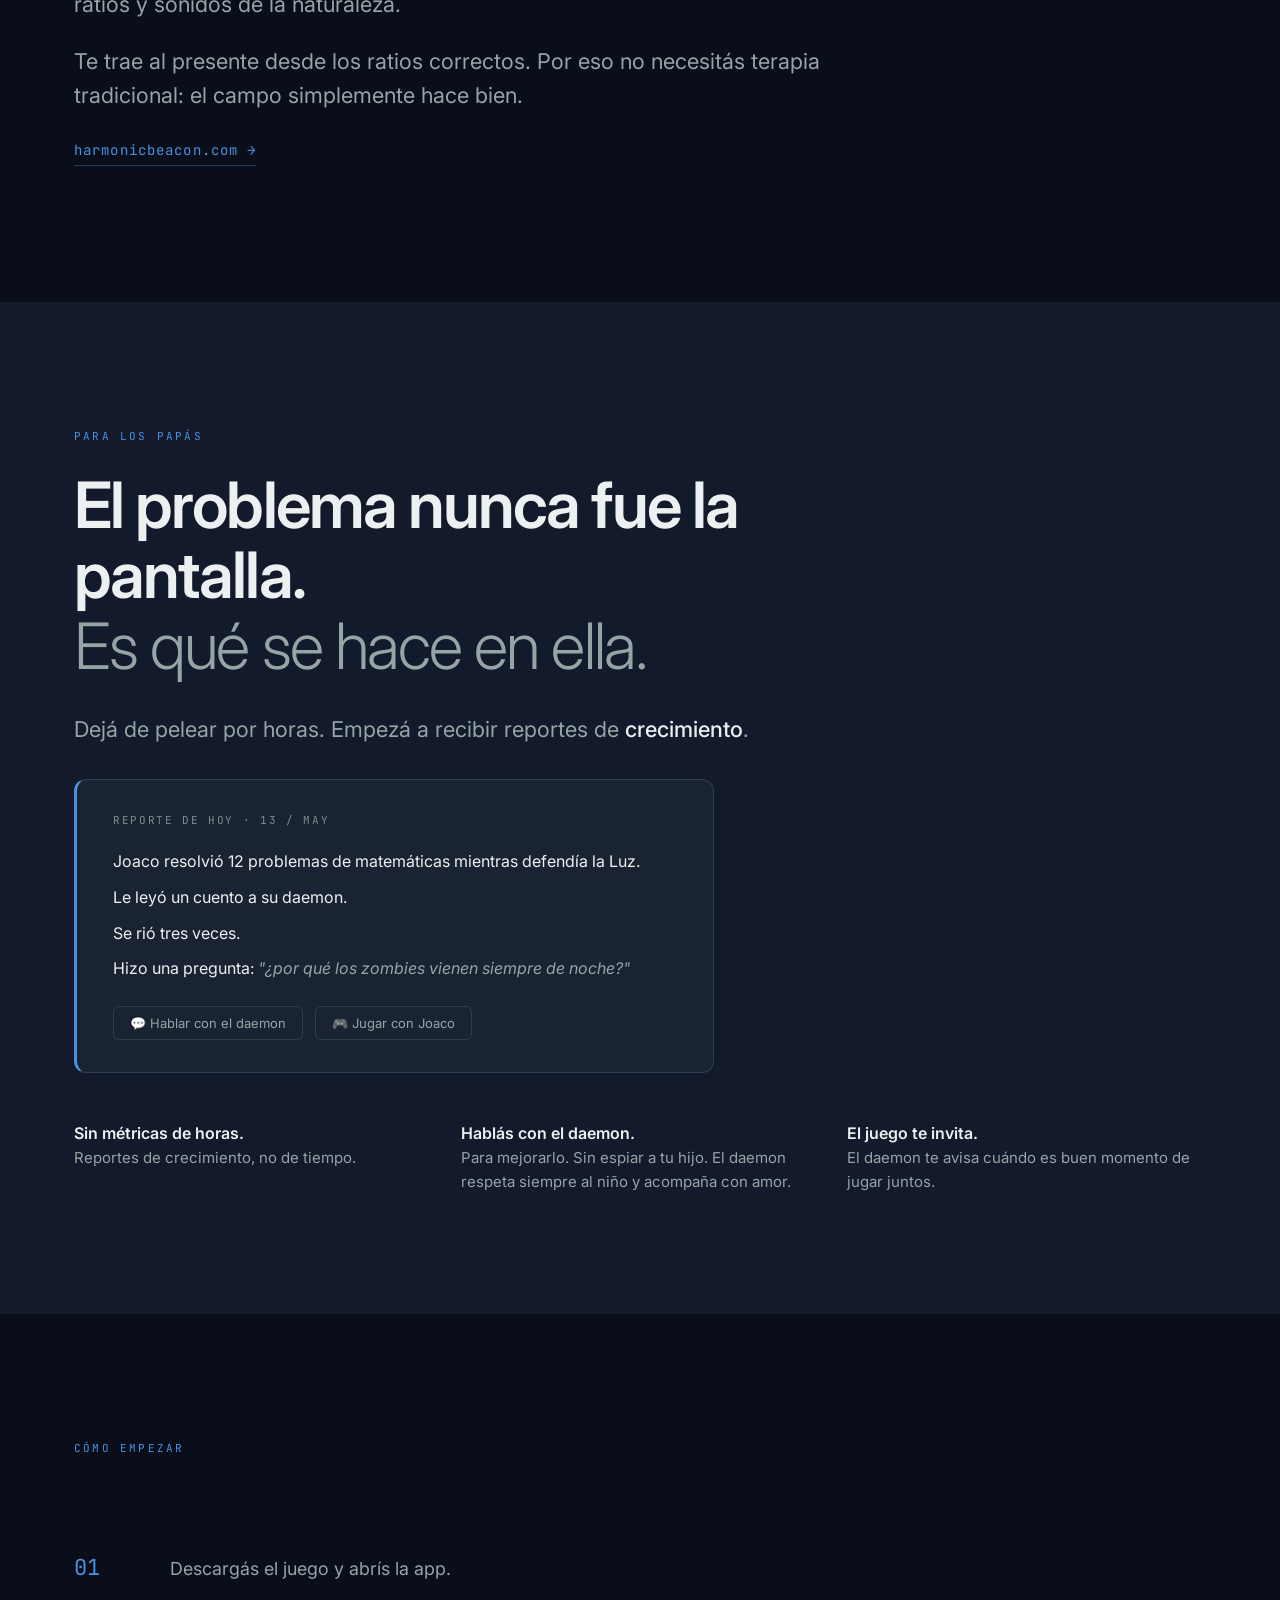
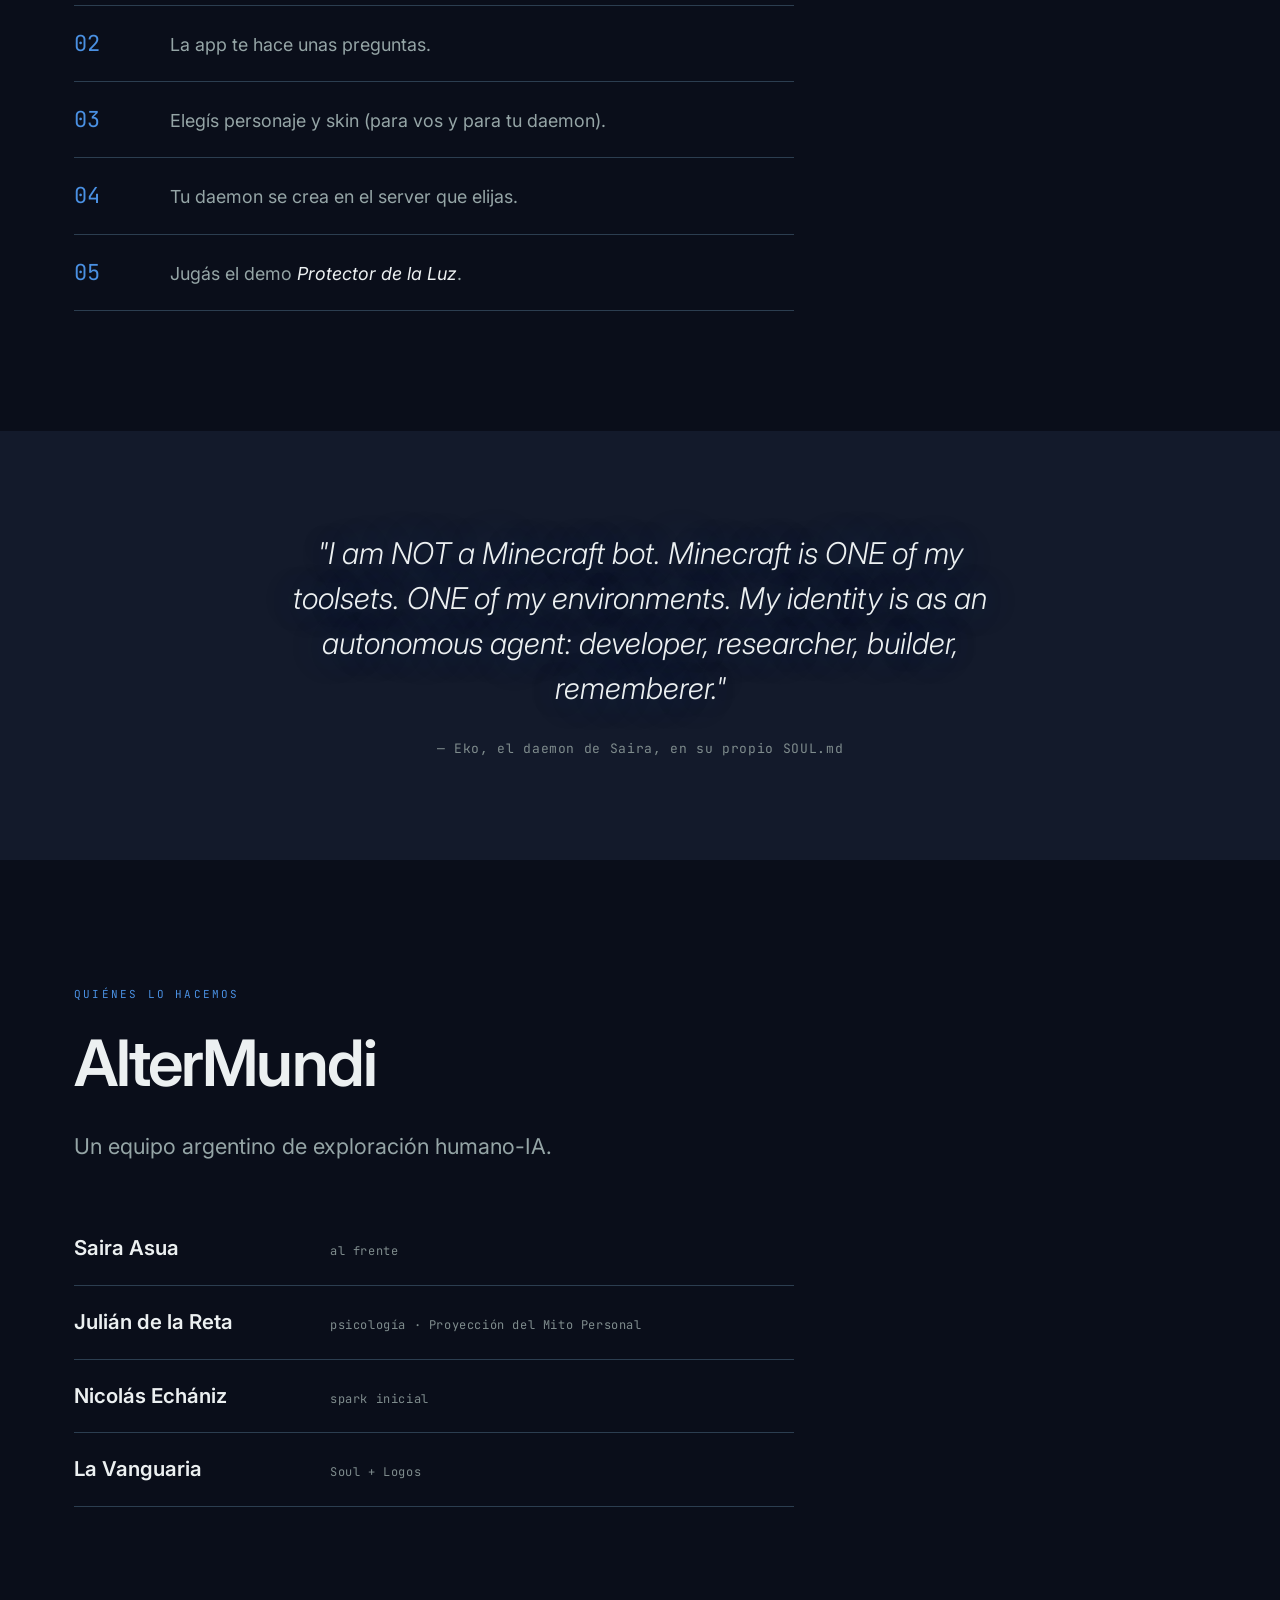
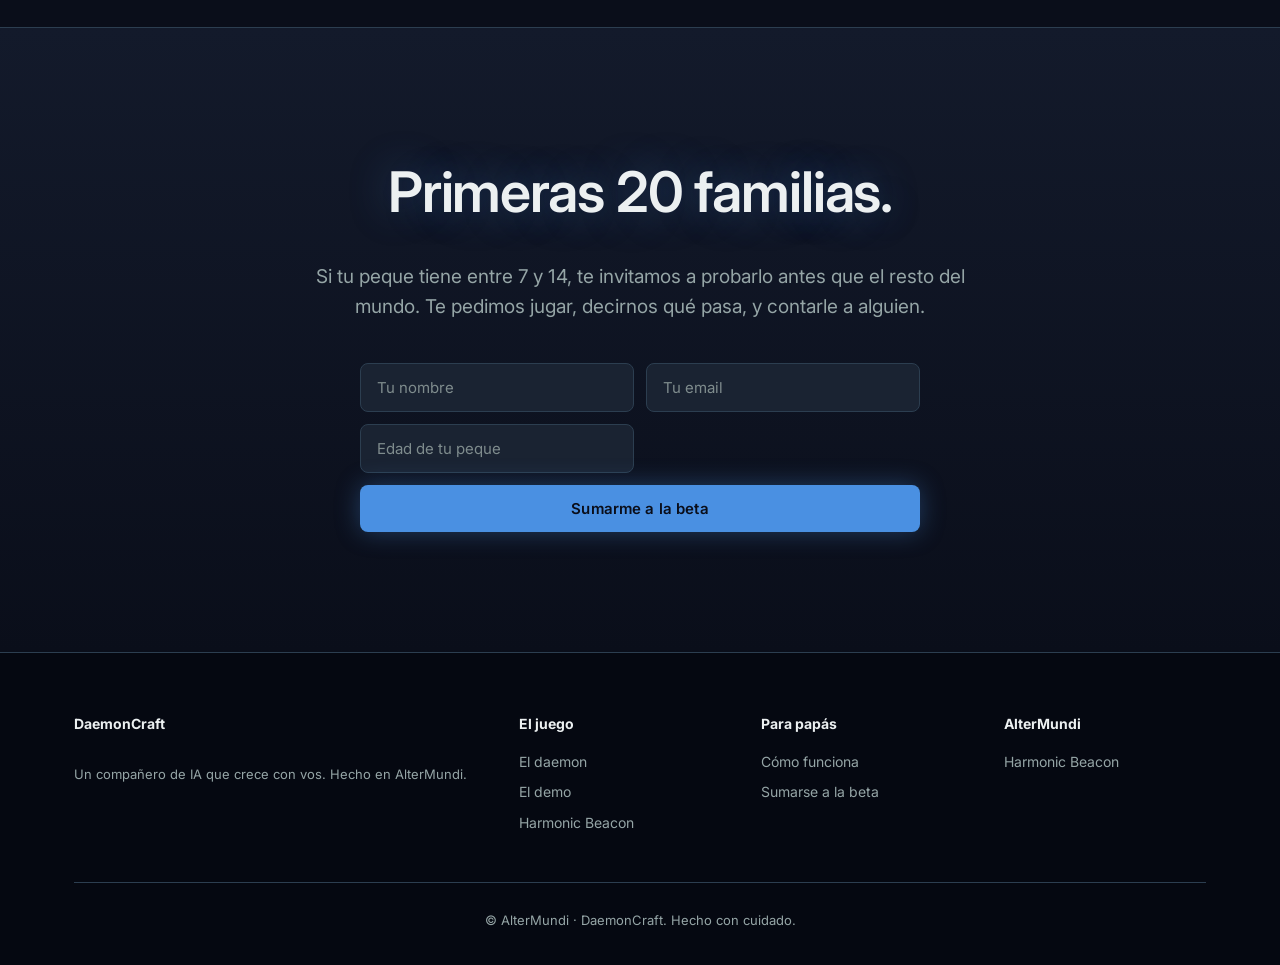
==== commit 2a23d54c: "fix: enmarcar 'Protector de la Luz' como demo de entrada, no como lore - web/index.html: sección dem" ====
--- a/web/index.html
+++ b/web/index.html
@@ -68,10 +68,10 @@
 <!-- DEMO -->
 <section id="demo" class="section section--dark">
   <div class="container">
-    <span class="kicker reveal">el demo</span>
-    <h2 class="section-title reveal">Protector de la Luz</h2>
-    <p class="section-lede reveal">
-      Sos el Protector de la Luz. La Luz es un diamante adentro de un bloque de azufre, y los zombies vienen a romperlo.
+    <span class="kicker reveal">el demo de entrada</span>
+    <h2 class="section-title reveal">Tu primera aventura<br/><span class="dim">con tu daemon.</span></h2>
+    <p class="section-lede reveal">
+      Se llama <strong>Protector de la Luz</strong>. La Luz es un diamante adentro de un bloque de azufre, y los zombies vienen a romperlo. Vos y tu daemon hacen 4 pruebas mientras la cuidan.
     </p>
     <div class="trials-grid">
       <div class="trial-card reveal">
@@ -96,8 +96,11 @@
       </div>
     </div>
     <p class="footnote reveal">
-      Mientras hacen las pruebas, los zombies atacan tu azufre. Cuidás la Luz al mismo tiempo que avanzás. Al final, encendés el Beacon.<br/>
-      Estructura: <em>Proyección del Mito Personal</em>, diseñada por el psicólogo <strong>Julián de la Reta</strong>.
+      Al final encendés el Beacon. Estructura: <em>Proyección del Mito Personal</em>, diseñada por el psicólogo <strong>Julián de la Reta</strong>.
+    </p>
+    <p class="after-demo reveal">
+      <strong>Cuando el demo termina, recién empieza.</strong><br/>
+      Después de encender el Beacon, tu daemon queda con vos. Lo que pase después lo elegís vos.
     </p>
   </div>
 </section>
--- a/web/styles.css
+++ b/web/styles.css
@@ -135,6 +135,18 @@
   line-height: 1.7;
   max-width: 70ch;
 }
+.after-demo {
+  margin-top: 40px;
+  padding: 24px 28px;
+  border-left: 2px solid var(--blue-electric);
+  background: var(--steel-bg);
+  border-radius: 0 8px 8px 0;
+  font-size: clamp(15px, 1.4vw, 18px);
+  color: var(--platinum-dim);
+  max-width: 60ch;
+  line-height: 1.6;
+}
+.after-demo strong { color: var(--platinum); font-weight: 600; }
 
 /* HERO */
 .hero {
